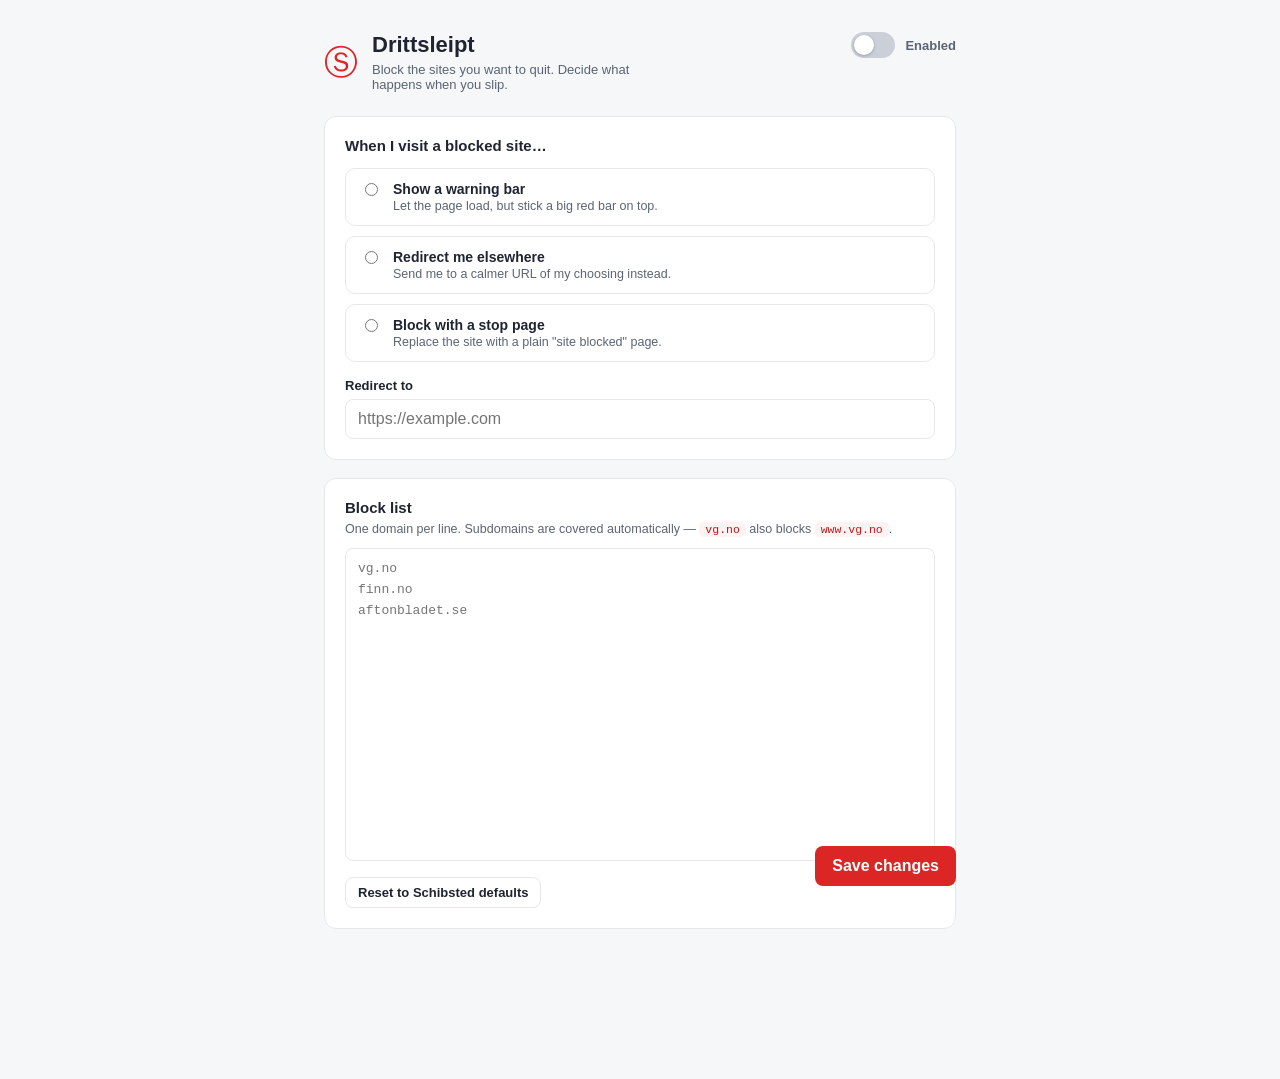
==== src/options.html @ ac73439e "Intial commit" ====
<!DOCTYPE html>
<html lang="en">
  <head>
    <meta charset="utf-8" />
    <meta name="viewport" content="width=device-width, initial-scale=1" />
    <title>Drittsleipt &middot; Settings</title>
    <link rel="stylesheet" href="pages.css" />
  </head>
  <body class="options-page">
    <main class="shell">
      <header class="head">
        <div class="brand">
          <span class="brand-mark" aria-hidden="true">&#9416;</span>
          <div>
            <h1>Drittsleipt</h1>
            <p class="tagline">Block the sites you want to quit. Decide what happens when you slip.</p>
          </div>
        </div>
        <label class="switch">
          <input type="checkbox" id="enabled" />
          <span class="switch-track"><span class="switch-thumb"></span></span>
          <span class="switch-label" id="enabledLabel">Enabled</span>
        </label>
      </header>

      <section class="card">
        <h2>When I visit a blocked site&hellip;</h2>
        <div class="modes">
          <label class="mode">
            <input type="radio" name="mode" value="warning" />
            <span class="mode-body">
              <span class="mode-title">Show a warning bar</span>
              <span class="mode-desc">Let the page load, but stick a big red bar on top.</span>
            </span>
          </label>
          <label class="mode">
            <input type="radio" name="mode" value="redirect" />
            <span class="mode-body">
              <span class="mode-title">Redirect me elsewhere</span>
              <span class="mode-desc">Send me to a calmer URL of my choosing instead.</span>
            </span>
          </label>
          <label class="mode">
            <input type="radio" name="mode" value="error" />
            <span class="mode-body">
              <span class="mode-title">Block with a stop page</span>
              <span class="mode-desc">Replace the site with a plain "site blocked" page.</span>
            </span>
          </label>
        </div>

        <div class="redirect-row" id="redirectRow" hidden>
          <label for="redirectUrl">Redirect to</label>
          <input type="url" id="redirectUrl" placeholder="https://example.com" spellcheck="false" />
        </div>
      </section>

      <section class="card">
        <div class="card-head">
          <h2>Block list</h2>
          <span class="count" id="count"></span>
        </div>
        <p class="hint">One domain per line. Subdomains are covered automatically &mdash; <code>vg.no</code> also blocks <code>www.vg.no</code>.</p>
        <textarea id="blocklist" spellcheck="false" rows="14" placeholder="vg.no&#10;finn.no&#10;aftonbladet.se"></textarea>
        <button type="button" class="btn btn-ghost btn-sm" id="resetList">Reset to Schibsted defaults</button>
      </section>

      <footer class="foot">
        <span class="status" id="status" role="status"></span>
        <button type="button" class="btn btn-primary" id="save">Save changes</button>
      </footer>
    </main>

    <script src="blocklist.data.js"></script>
    <script src="common.js"></script>
    <script src="options.js"></script>
  </body>
</html>
---- src/pages.css ----
/* Shared styles for the options page, popup, and block page. */

:root {
  --red: #dc2626;
  --red-dark: #b91c1c;
  --red-soft: #fef2f2;
  --ink: #1f2430;
  --ink-soft: #5b6473;
  --line: #e6e8ec;
  --bg: #f6f7f9;
  --card: #ffffff;
  --radius: 12px;
  --font: -apple-system, BlinkMacSystemFont, "Segoe UI", Roboto, Helvetica,
    Arial, sans-serif;
  --mono: ui-monospace, SFMono-Regular, Menlo, Consolas, monospace;
}

* {
  box-sizing: border-box;
}

body {
  margin: 0;
  font-family: var(--font);
  color: var(--ink);
  background: var(--bg);
  -webkit-font-smoothing: antialiased;
}

h1,
h2 {
  margin: 0;
}

/* ---------- Buttons ---------- */
.btn {
  font: inherit;
  font-weight: 600;
  border: 1px solid transparent;
  border-radius: 8px;
  padding: 10px 16px;
  cursor: pointer;
  transition: background 0.12s ease, border-color 0.12s ease;
}
.btn-sm {
  padding: 7px 12px;
  font-size: 13px;
}
.btn-block {
  width: 100%;
}
.btn-primary {
  background: var(--red);
  color: #fff;
}
.btn-primary:hover {
  background: var(--red-dark);
}
.btn-ghost {
  background: #fff;
  color: var(--ink);
  border-color: var(--line);
}
.btn-ghost:hover {
  background: #f1f2f4;
}

.domain,
code {
  font-family: var(--mono);
  background: var(--red-soft);
  color: var(--red-dark);
  padding: 1px 6px;
  border-radius: 5px;
  font-size: 0.92em;
}

/* ---------- Brand marks ---------- */
.brand-mark,
.blocked-mark {
  color: var(--red);
}

/* ---------- Switch ---------- */
.switch {
  display: inline-flex;
  align-items: center;
  gap: 10px;
  cursor: pointer;
  user-select: none;
}
.switch input {
  position: absolute;
  opacity: 0;
  width: 0;
  height: 0;
}
.switch-track {
  position: relative;
  width: 44px;
  height: 26px;
  background: #cbd0d8;
  border-radius: 999px;
  transition: background 0.15s ease;
  flex: 0 0 auto;
}
.switch-thumb {
  position: absolute;
  top: 3px;
  left: 3px;
  width: 20px;
  height: 20px;
  background: #fff;
  border-radius: 50%;
  box-shadow: 0 1px 3px rgba(0, 0, 0, 0.25);
  transition: transform 0.15s ease;
}
.switch input:checked + .switch-track {
  background: var(--red);
}
.switch input:checked + .switch-track .switch-thumb {
  transform: translateX(18px);
}
.switch-sm .switch-track {
  width: 38px;
  height: 22px;
}
.switch-sm .switch-thumb {
  width: 16px;
  height: 16px;
}
.switch-sm input:checked + .switch-track .switch-thumb {
  transform: translateX(16px);
}
.switch-label {
  font-size: 13px;
  font-weight: 600;
  color: var(--ink-soft);
}

/* ---------- Options page ---------- */
.shell {
  max-width: 680px;
  margin: 0 auto;
  padding: 32px 24px 64px;
}
.head {
  display: flex;
  align-items: flex-start;
  justify-content: space-between;
  gap: 16px;
  margin-bottom: 24px;
}
.brand {
  display: flex;
  gap: 14px;
  align-items: center;
}
.brand-mark {
  font-size: 34px;
  line-height: 1;
}
.head h1 {
  font-size: 22px;
}
.tagline {
  margin: 4px 0 0;
  color: var(--ink-soft);
  font-size: 13px;
  max-width: 42ch;
}

.card {
  background: var(--card);
  border: 1px solid var(--line);
  border-radius: var(--radius);
  padding: 20px;
  margin-bottom: 18px;
}
.card h2 {
  font-size: 15px;
  margin-bottom: 14px;
}
.card-head {
  display: flex;
  align-items: baseline;
  justify-content: space-between;
  margin-bottom: 6px;
}
.card-head h2 {
  margin-bottom: 0;
}
.count {
  font-size: 12px;
  color: var(--ink-soft);
  font-weight: 600;
}

.modes {
  display: grid;
  gap: 10px;
}
.mode {
  display: flex;
  gap: 12px;
  align-items: flex-start;
  padding: 12px 14px;
  border: 1px solid var(--line);
  border-radius: 10px;
  cursor: pointer;
  transition: border-color 0.12s ease, background 0.12s ease;
}
.mode:hover {
  border-color: #cdd2da;
}
.mode input {
  margin-top: 2px;
  accent-color: var(--red);
}
.mode input:checked ~ .mode-body .mode-title {
  color: var(--red-dark);
}
.mode:has(input:checked) {
  border-color: var(--red);
  background: var(--red-soft);
}
.mode-body {
  display: flex;
  flex-direction: column;
  gap: 2px;
}
.mode-title {
  font-weight: 600;
  font-size: 14px;
}
.mode-desc {
  font-size: 12.5px;
  color: var(--ink-soft);
}

.redirect-row {
  margin-top: 16px;
  display: flex;
  flex-direction: column;
  gap: 6px;
}
.redirect-row label {
  font-size: 13px;
  font-weight: 600;
}
input[type="url"],
textarea,
select {
  font: inherit;
  color: var(--ink);
  border: 1px solid var(--line);
  border-radius: 8px;
  padding: 10px 12px;
  width: 100%;
  background: #fff;
}
input[type="url"]:focus,
textarea:focus,
select:focus {
  outline: 2px solid var(--red);
  outline-offset: 1px;
  border-color: var(--red);
}
textarea {
  font-family: var(--mono);
  font-size: 13px;
  line-height: 1.6;
  resize: vertical;
}
.hint {
  font-size: 12.5px;
  color: var(--ink-soft);
  margin: 0 0 12px;
}
#resetList {
  margin-top: 12px;
}

.foot {
  display: flex;
  align-items: center;
  justify-content: flex-end;
  gap: 16px;
  position: sticky;
  bottom: 0;
  padding: 14px 0;
}
.status {
  font-size: 13px;
  font-weight: 600;
  color: var(--red-dark);
}

/* ---------- Popup ---------- */
.popup-page {
  background: var(--card);
}
.popup {
  width: 288px;
  padding: 16px;
}
.popup-head {
  display: flex;
  align-items: center;
  gap: 10px;
  margin-bottom: 16px;
}
.popup-head .brand-mark {
  font-size: 22px;
}
.popup-head strong {
  flex: 1 1 auto;
  font-size: 15px;
}
.popup-row {
  display: flex;
  flex-direction: column;
  gap: 6px;
  margin-bottom: 12px;
}
.popup-row label {
  font-size: 12.5px;
  font-weight: 600;
  color: var(--ink-soft);
}
.popup-status {
  min-height: 16px;
  margin: 0 0 12px;
  font-size: 12.5px;
  font-weight: 600;
  color: var(--red-dark);
}

/* ---------- Block page ---------- */
.blocked-page {
  display: flex;
  min-height: 100vh;
  align-items: center;
  justify-content: center;
  padding: 24px;
}
.blocked-card {
  text-align: center;
  max-width: 440px;
  width: 100%;
  padding: 40px 32px;
}
.blocked-mark {
  font-size: 56px;
  line-height: 1;
  margin-bottom: 12px;
}
.blocked-card h1 {
  font-size: 24px;
  margin-bottom: 8px;
}
.blocked-sub {
  color: var(--ink-soft);
  font-size: 15px;
  line-height: 1.5;
  margin: 0 0 24px;
}
.blocked-actions {
  display: flex;
  gap: 10px;
  justify-content: center;
}
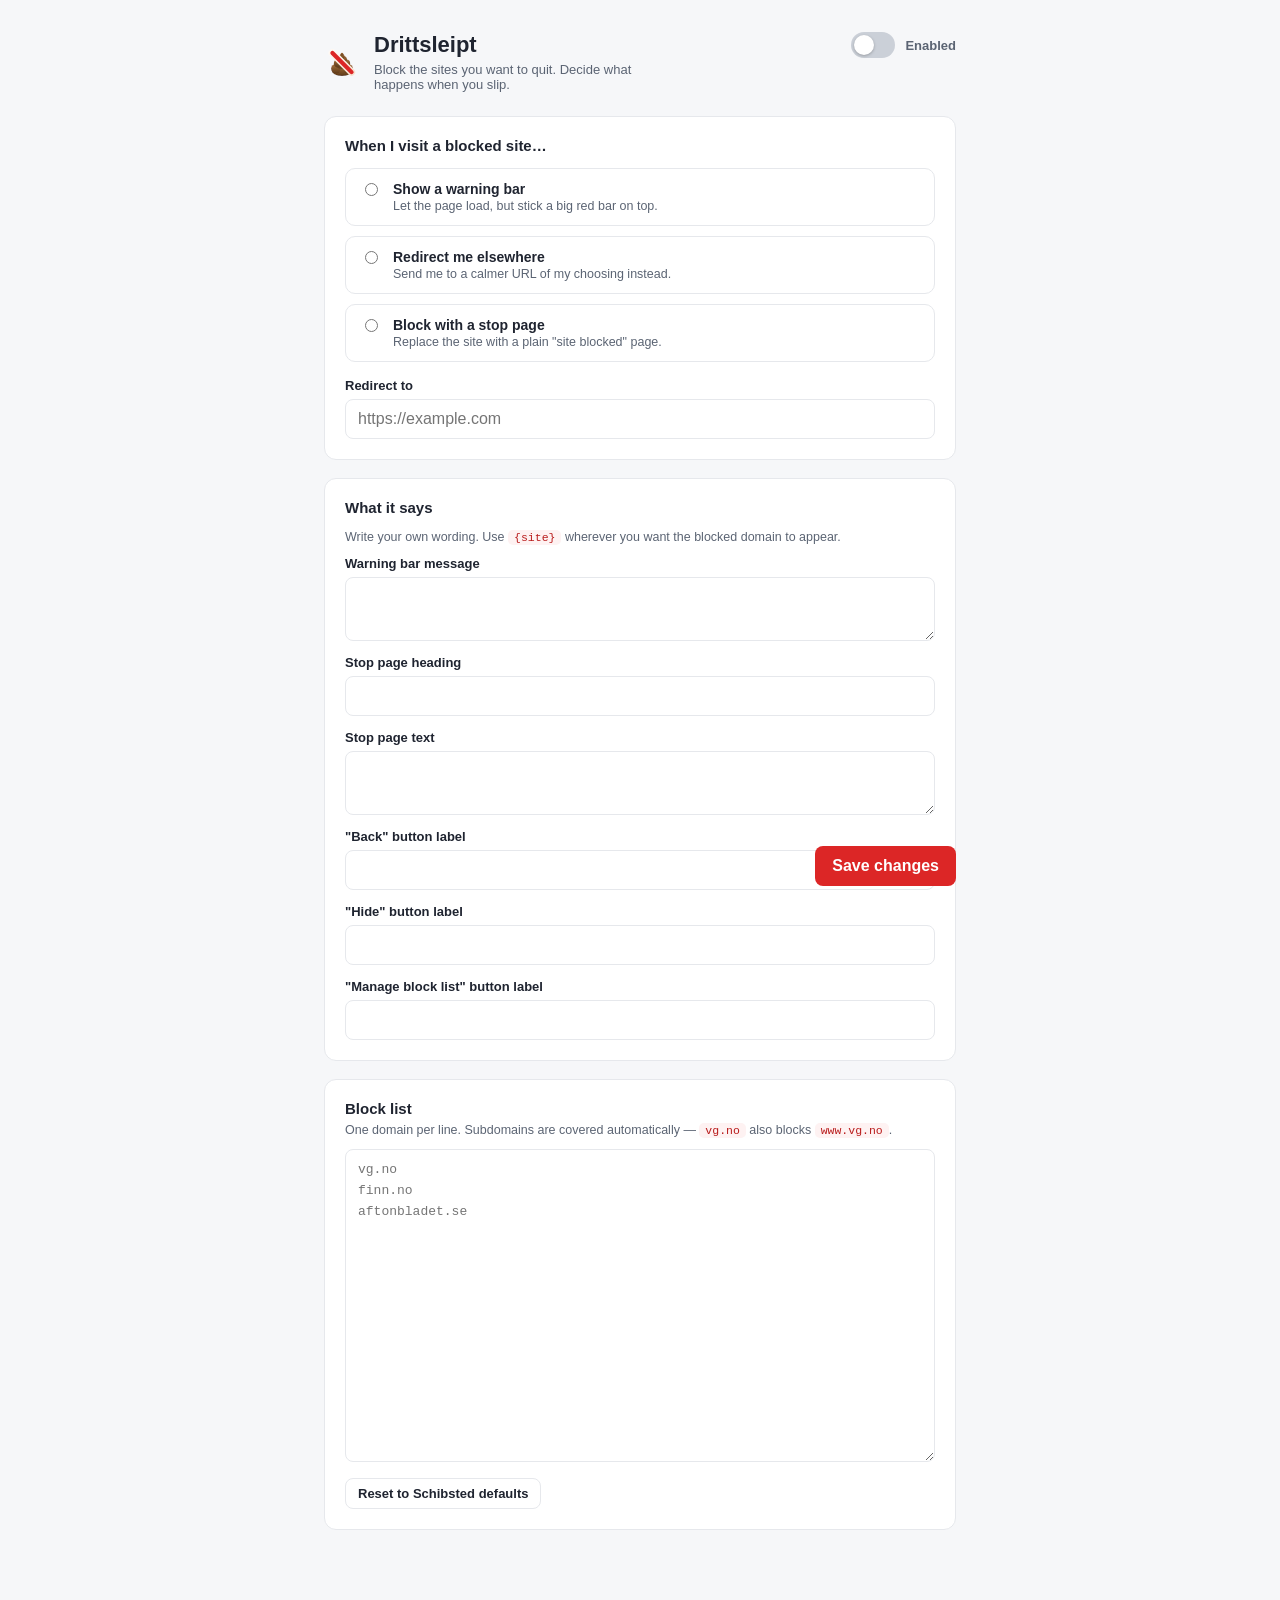
==== commit 87eb51e2: "Updated icons and made text editable" ====
--- a/src/options.html
+++ b/src/options.html
@@ -10,7 +10,7 @@
     <main class="shell">
       <header class="head">
         <div class="brand">
-          <span class="brand-mark" aria-hidden="true">&#9416;</span>
+          <span class="brand-mark" aria-hidden="true"><img src="../assets/icon.svg" alt="" /></span>
           <div>
             <h1>Drittsleipt</h1>
             <p class="tagline">Block the sites you want to quit. Decide what happens when you slip.</p>
@@ -55,6 +55,35 @@
         </div>
       </section>
 
+      <section class="card" id="wordingCard">
+        <h2>What it says</h2>
+        <p class="hint">Write your own wording. Use <code>{site}</code> wherever you want the blocked domain to appear.</p>
+        <div class="field" id="bannerTextRow">
+          <label for="bannerText">Warning bar message</label>
+          <textarea id="bannerText" rows="2"></textarea>
+        </div>
+        <div class="field" id="blockedTitleRow">
+          <label for="blockedTitle">Stop page heading</label>
+          <input type="text" id="blockedTitle" />
+        </div>
+        <div class="field" id="blockedTextRow">
+          <label for="blockedText">Stop page text</label>
+          <textarea id="blockedText" rows="2"></textarea>
+        </div>
+        <div class="field" id="backLabelRow">
+          <label for="backLabel">"Back" button label</label>
+          <input type="text" id="backLabel" />
+        </div>
+        <div class="field" id="hideLabelRow">
+          <label for="hideLabel">"Hide" button label</label>
+          <input type="text" id="hideLabel" />
+        </div>
+        <div class="field" id="manageLabelRow">
+          <label for="manageLabel">"Manage block list" button label</label>
+          <input type="text" id="manageLabel" />
+        </div>
+      </section>
+
       <section class="card">
         <div class="card-head">
           <h2>Block list</h2>
--- a/src/pages.css
+++ b/src/pages.css
@@ -79,6 +79,23 @@
 .brand-mark,
 .blocked-mark {
   color: var(--red);
+  display: inline-flex;
+  align-items: center;
+  justify-content: center;
+}
+.brand-mark img {
+  width: 36px;
+  height: 36px;
+  display: block;
+}
+.popup-head .brand-mark img {
+  width: 24px;
+  height: 24px;
+}
+.blocked-mark img {
+  width: 76px;
+  height: 76px;
+  display: block;
 }
 
 /* ---------- Switch ---------- */
@@ -244,11 +261,21 @@
   flex-direction: column;
   gap: 6px;
 }
-.redirect-row label {
-  font-size: 13px;
-  font-weight: 600;
+.redirect-row label,
+.field label {
+  font-size: 13px;
+  font-weight: 600;
+}
+.field {
+  display: flex;
+  flex-direction: column;
+  gap: 6px;
+}
+.field + .field {
+  margin-top: 14px;
 }
 input[type="url"],
+input[type="text"],
 textarea,
 select {
   font: inherit;
@@ -260,6 +287,7 @@
   background: #fff;
 }
 input[type="url"]:focus,
+input[type="text"]:focus,
 textarea:focus,
 select:focus {
   outline: 2px solid var(--red);
@@ -272,6 +300,12 @@
   line-height: 1.6;
   resize: vertical;
 }
+/* Wording fields are prose, not domains — use the normal UI font. */
+.field textarea {
+  font-family: var(--font);
+  font-size: 14px;
+  line-height: 1.5;
+}
 .hint {
   font-size: 12.5px;
   color: var(--ink-soft);
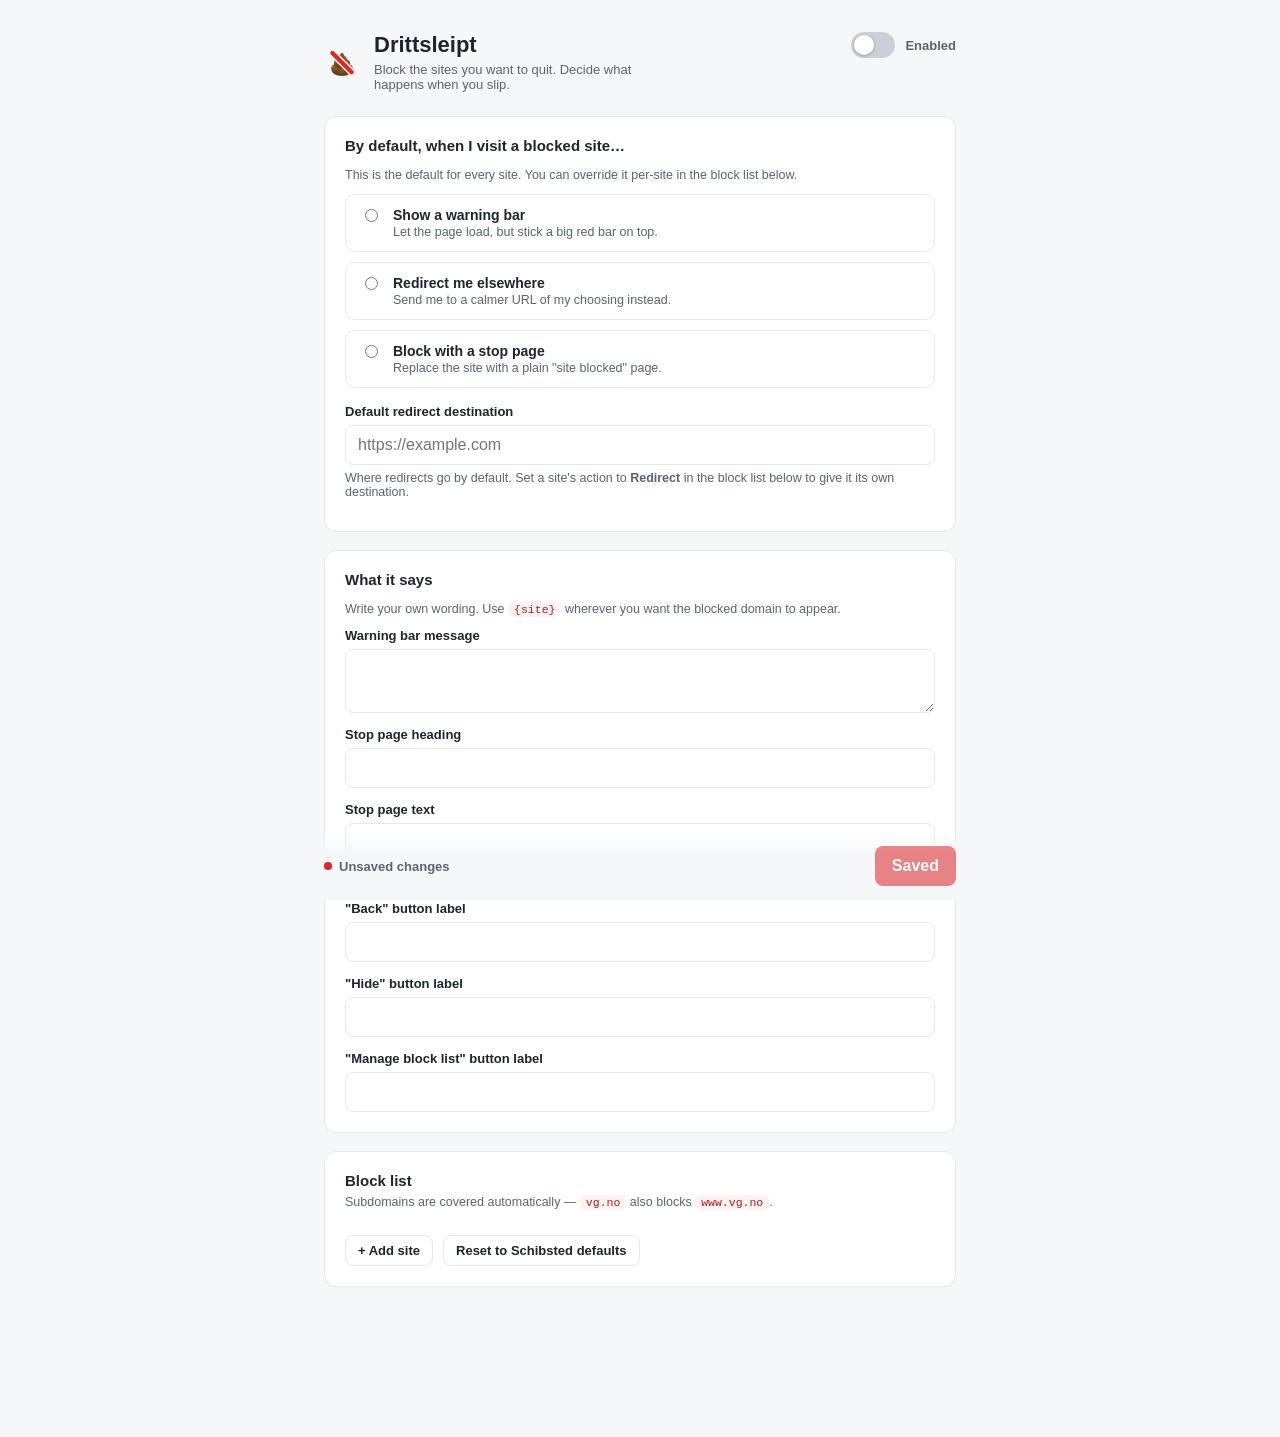
==== commit 3532c1f5: "Enhanced and allowed for rule overrides" ====
--- a/src/options.html
+++ b/src/options.html
@@ -24,7 +24,8 @@
       </header>
 
       <section class="card">
-        <h2>When I visit a blocked site&hellip;</h2>
+        <h2>By default, when I visit a blocked site&hellip;</h2>
+        <p class="hint">This is the default for every site. You can override it per-site in the block list below.</p>
         <div class="modes">
           <label class="mode">
             <input type="radio" name="mode" value="warning" />
@@ -50,8 +51,9 @@
         </div>
 
         <div class="redirect-row" id="redirectRow" hidden>
-          <label for="redirectUrl">Redirect to</label>
+          <label for="redirectUrl">Default redirect destination</label>
           <input type="url" id="redirectUrl" placeholder="https://example.com" spellcheck="false" />
+          <p class="hint">Where redirects go by default. Set a site's action to <b>Redirect</b> in the block list below to give it its own destination.</p>
         </div>
       </section>
 
@@ -89,14 +91,20 @@
           <h2>Block list</h2>
           <span class="count" id="count"></span>
         </div>
-        <p class="hint">One domain per line. Subdomains are covered automatically &mdash; <code>vg.no</code> also blocks <code>www.vg.no</code>.</p>
-        <textarea id="blocklist" spellcheck="false" rows="14" placeholder="vg.no&#10;finn.no&#10;aftonbladet.se"></textarea>
-        <button type="button" class="btn btn-ghost btn-sm" id="resetList">Reset to Schibsted defaults</button>
+        <p class="hint">Subdomains are covered automatically &mdash; <code>vg.no</code> also blocks <code>www.vg.no</code>.</p>
+        <div class="block-rows" id="blockRows"></div>
+        <div class="block-actions">
+          <button type="button" class="btn btn-ghost btn-sm" id="addSite">+ Add site</button>
+          <button type="button" class="btn btn-ghost btn-sm" id="resetList">Reset to Schibsted defaults</button>
+        </div>
       </section>
 
       <footer class="foot">
+        <span class="dirty" id="dirty" hidden>
+          <span class="dirty-dot" aria-hidden="true"></span>Unsaved changes
+        </span>
         <span class="status" id="status" role="status"></span>
-        <button type="button" class="btn btn-primary" id="save">Save changes</button>
+        <button type="button" class="btn btn-primary" id="save" disabled>Saved</button>
       </footer>
     </main>
 
--- a/src/pages.css
+++ b/src/pages.css
@@ -1,18 +1,46 @@
 /* Shared styles for the options page, popup, and block page. */
 
 :root {
+  color-scheme: light dark;
   --red: #dc2626;
   --red-dark: #b91c1c;
   --red-soft: #fef2f2;
   --ink: #1f2430;
   --ink-soft: #5b6473;
   --line: #e6e8ec;
+  --line-2: #cdd2da; /* stronger hairline (hover borders) */
   --bg: #f6f7f9;
   --card: #ffffff;
+  --field-bg: #ffffff; /* inputs / textareas */
+  --elev: #ffffff; /* ghost buttons */
+  --elev-hover: #f1f2f4;
+  --switch-off: #cbd0d8;
+  --chip-bg: var(--red-soft); /* .domain / code chips */
+  --chip-fg: var(--red-dark);
   --radius: 12px;
   --font: -apple-system, BlinkMacSystemFont, "Segoe UI", Roboto, Helvetica,
     Arial, sans-serif;
   --mono: ui-monospace, SFMono-Regular, Menlo, Consolas, monospace;
+}
+
+@media (prefers-color-scheme: dark) {
+  :root {
+    --red: #ef4444;
+    --red-dark: #f87171;
+    --red-soft: #2a1618;
+    --ink: #e8eaed;
+    --ink-soft: #9aa3b2;
+    --line: #2c333f;
+    --line-2: #3b4350;
+    --bg: #0f1216;
+    --card: #1a1f29;
+    --field-bg: #11151c;
+    --elev: #222835;
+    --elev-hover: #2b323f;
+    --switch-off: #3a414e;
+    --chip-bg: #3a1d20;
+    --chip-fg: #fca5a5;
+  }
 }
 
 * {
@@ -57,19 +85,23 @@
   background: var(--red-dark);
 }
 .btn-ghost {
-  background: #fff;
+  background: var(--elev);
   color: var(--ink);
   border-color: var(--line);
 }
 .btn-ghost:hover {
-  background: #f1f2f4;
+  background: var(--elev-hover);
+}
+.btn:disabled {
+  opacity: 0.55;
+  cursor: default;
 }
 
 .domain,
 code {
   font-family: var(--mono);
-  background: var(--red-soft);
-  color: var(--red-dark);
+  background: var(--chip-bg);
+  color: var(--chip-fg);
   padding: 1px 6px;
   border-radius: 5px;
   font-size: 0.92em;
@@ -116,7 +148,7 @@
   position: relative;
   width: 44px;
   height: 26px;
-  background: #cbd0d8;
+  background: var(--switch-off);
   border-radius: 999px;
   transition: background 0.15s ease;
   flex: 0 0 auto;
@@ -228,7 +260,7 @@
   transition: border-color 0.12s ease, background 0.12s ease;
 }
 .mode:hover {
-  border-color: #cdd2da;
+  border-color: var(--line-2);
 }
 .mode input {
   margin-top: 2px;
@@ -284,7 +316,7 @@
   border-radius: 8px;
   padding: 10px 12px;
   width: 100%;
-  background: #fff;
+  background: var(--field-bg);
 }
 input[type="url"]:focus,
 input[type="text"]:focus,
@@ -311,8 +343,105 @@
   color: var(--ink-soft);
   margin: 0 0 12px;
 }
-#resetList {
-  margin-top: 12px;
+
+/* ---------- Block-list rows ---------- */
+.block-rows {
+  display: flex;
+  flex-direction: column;
+  gap: 8px;
+}
+/* Each site is a framed card; the inputs inside are borderless so the frame is
+   the only box, and the layout never shifts horizontally. */
+.block-row {
+  border: 1px solid var(--line);
+  border-radius: 10px;
+  background: var(--field-bg);
+  padding: 3px 6px 3px 12px;
+  transition: border-color 0.12s ease;
+}
+.block-row:focus-within {
+  border-color: var(--red);
+}
+.row-main {
+  display: flex;
+  align-items: center;
+  gap: 8px;
+  min-height: 40px;
+}
+/* Borderless inputs that fill the framed row (selectors scoped to .block-row so
+   they outrank the generic input styling). */
+.block-row .row-domain,
+.block-row .row-ovr-url {
+  flex: 1 1 auto;
+  min-width: 0;
+  width: 100%;
+  border: none;
+  background: transparent;
+  padding: 6px 0;
+  font-family: var(--mono);
+  font-size: 13px;
+  color: var(--ink);
+}
+.block-row .row-domain:focus,
+.block-row .row-ovr-url:focus {
+  outline: none;
+}
+
+/* Per-site action selector. */
+.row-action {
+  flex: 0 0 auto;
+  width: auto;
+  padding: 6px 8px;
+  font-size: 12px;
+  font-weight: 600;
+  border: 1px solid var(--line);
+  border-radius: 7px;
+  background: var(--elev);
+  color: var(--ink);
+}
+
+/* Second line: the per-site destination, revealed when action is Redirect. */
+.row-redirect {
+  display: none;
+  align-items: center;
+  gap: 8px;
+  border-top: 1px dashed var(--line);
+  margin-top: 2px;
+  padding: 4px 0 6px;
+}
+.block-row.show-redirect .row-redirect {
+  display: flex;
+}
+.row-arrow {
+  flex: 0 0 auto;
+  color: var(--ink-soft);
+  font-size: 14px;
+  padding-left: 2px;
+}
+
+/* Trash button. */
+.row-del {
+  flex: 0 0 auto;
+  display: inline-flex;
+  align-items: center;
+  justify-content: center;
+  width: 32px;
+  height: 32px;
+  border: none;
+  border-radius: 8px;
+  background: transparent;
+  color: var(--ink-soft);
+  cursor: pointer;
+  transition: background 0.12s ease, color 0.12s ease;
+}
+.row-del:hover {
+  background: var(--red-soft);
+  color: var(--red-dark);
+}
+.block-actions {
+  display: flex;
+  gap: 10px;
+  margin-top: 14px;
 }
 
 .foot {
@@ -323,11 +452,27 @@
   position: sticky;
   bottom: 0;
   padding: 14px 0;
+  background: linear-gradient(to top, var(--bg) 70%, transparent);
 }
 .status {
   font-size: 13px;
   font-weight: 600;
   color: var(--red-dark);
+}
+.dirty {
+  display: inline-flex;
+  align-items: center;
+  gap: 7px;
+  margin-right: auto; /* push to the left, save stays right */
+  font-size: 13px;
+  font-weight: 600;
+  color: var(--ink-soft);
+}
+.dirty-dot {
+  width: 8px;
+  height: 8px;
+  border-radius: 50%;
+  background: var(--red);
 }
 
 /* ---------- Popup ---------- */
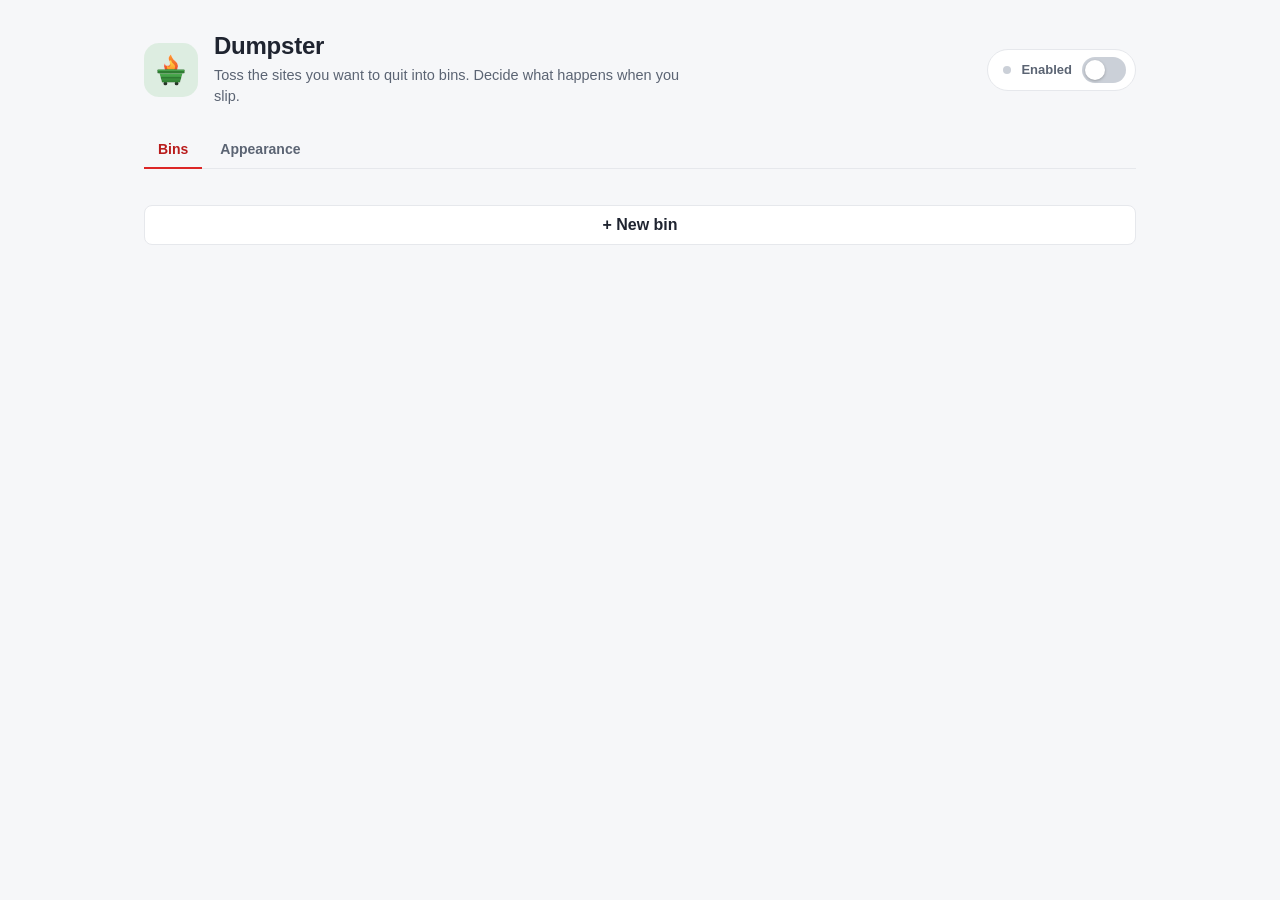
==== commit cfc53cfa: "Changed to be more generic and flexible with blocklists" ====
--- a/src/options.html
+++ b/src/options.html
@@ -3,112 +3,129 @@
   <head>
     <meta charset="utf-8" />
     <meta name="viewport" content="width=device-width, initial-scale=1" />
-    <title>Drittsleipt &middot; Settings</title>
+    <title>Dumpster &middot; Settings</title>
     <link rel="stylesheet" href="pages.css" />
   </head>
   <body class="options-page">
-    <main class="shell">
+    <main class="shell wide">
       <header class="head">
         <div class="brand">
           <span class="brand-mark" aria-hidden="true"><img src="../assets/icon.svg" alt="" /></span>
-          <div>
-            <h1>Drittsleipt</h1>
-            <p class="tagline">Block the sites you want to quit. Decide what happens when you slip.</p>
+          <div class="brand-text">
+            <h1>Dumpster</h1>
+            <p class="tagline">Toss the sites you want to quit into bins. Decide what happens when you slip.</p>
           </div>
         </div>
-        <label class="switch">
+        <label class="switch master" title="Turn all blocking on or off">
+          <span class="master-dot" aria-hidden="true"></span>
+          <span class="switch-label" id="enabledLabel">Enabled</span>
           <input type="checkbox" id="enabled" />
           <span class="switch-track"><span class="switch-thumb"></span></span>
-          <span class="switch-label" id="enabledLabel">Enabled</span>
         </label>
       </header>
 
-      <section class="card">
-        <h2>By default, when I visit a blocked site&hellip;</h2>
-        <p class="hint">This is the default for every site. You can override it per-site in the block list below.</p>
-        <div class="modes">
-          <label class="mode">
-            <input type="radio" name="mode" value="warning" />
-            <span class="mode-body">
-              <span class="mode-title">Show a warning bar</span>
-              <span class="mode-desc">Let the page load, but stick a big red bar on top.</span>
-            </span>
-          </label>
-          <label class="mode">
-            <input type="radio" name="mode" value="redirect" />
-            <span class="mode-body">
-              <span class="mode-title">Redirect me elsewhere</span>
-              <span class="mode-desc">Send me to a calmer URL of my choosing instead.</span>
-            </span>
-          </label>
-          <label class="mode">
-            <input type="radio" name="mode" value="error" />
-            <span class="mode-body">
-              <span class="mode-title">Block with a stop page</span>
-              <span class="mode-desc">Replace the site with a plain "site blocked" page.</span>
-            </span>
-          </label>
+      <nav class="tabs" role="tablist">
+        <button type="button" class="tab is-active" data-tab="bins" role="tab">Bins</button>
+        <button type="button" class="tab" data-tab="appearance" role="tab">Appearance</button>
+      </nav>
+
+      <!-- Bins tab -->
+      <section class="tabpane" data-pane="bins">
+        <div class="bin-grid" id="bins"></div>
+        <p class="empty-bins" id="emptyBins" hidden>
+          No bins yet. Create one and paste in a list of sites to block.
+        </p>
+        <button type="button" class="btn btn-ghost btn-newbin" id="newBin">+ New bin</button>
+      </section>
+
+      <!-- Appearance tab -->
+      <section class="tabpane" data-pane="appearance" hidden>
+        <section class="card">
+          <h2>What it says</h2>
+          <p class="hint">Wording is shared across every bin. Use <code>{site}</code> wherever you want the blocked domain to appear.</p>
+          <div class="field">
+            <label for="bannerText">Warning bar message</label>
+            <textarea id="bannerText" rows="2"></textarea>
+          </div>
+          <div class="field">
+            <label for="blockedTitle">Stop page heading</label>
+            <input type="text" id="blockedTitle" />
+          </div>
+          <div class="field">
+            <label for="blockedText">Stop page text</label>
+            <textarea id="blockedText" rows="2"></textarea>
+          </div>
+          <div class="field">
+            <label for="backLabel">"Back" button label</label>
+            <input type="text" id="backLabel" />
+          </div>
+          <div class="field">
+            <label for="hideLabel">"Hide" button label</label>
+            <input type="text" id="hideLabel" />
+          </div>
+          <div class="field">
+            <label for="manageLabel">"Manage" button label</label>
+            <input type="text" id="manageLabel" />
+          </div>
+        </section>
+        <div class="pane-foot">
+          <button type="button" class="btn btn-ghost btn-sm" id="appReset">Reset to defaults</button>
+          <span class="dirty" id="appDirty" hidden><span class="dirty-dot"></span>Unsaved changes</span>
+          <span class="status" id="appStatus" role="status"></span>
+          <button type="button" class="btn btn-primary" id="appSave" disabled>Saved</button>
+        </div>
+      </section>
+    </main>
+
+    <!-- Bin editor (popup) -->
+    <div class="modal-backdrop" id="binModal" hidden>
+      <div class="modal" role="dialog" aria-modal="true" aria-labelledby="modalName">
+        <header class="modal-head">
+          <input type="text" class="bin-name" id="modalName" aria-label="Bin name" placeholder="Bin name" />
+          <button type="button" class="modal-close" id="modalClose" aria-label="Close">&times;</button>
+        </header>
+
+        <div class="modal-body">
+          <div class="bin-action">
+            <label class="bin-action-label" for="modalMode">When I visit a site in this bin&hellip;</label>
+            <select class="bin-mode" id="modalMode">
+              <option value="warning">Show a warning bar</option>
+              <option value="redirect">Redirect me elsewhere</option>
+              <option value="error">Block with a stop page</option>
+            </select>
+            <div class="field bin-redirect" id="modalRedirectRow">
+              <label for="modalRedirect">Default redirect destination</label>
+              <input type="url" id="modalRedirect" placeholder="https://example.com" spellcheck="false" />
+            </div>
+          </div>
+
+          <div class="bin-rows" id="modalRows"></div>
+
+          <div class="bin-actions">
+            <button type="button" class="btn btn-ghost btn-sm" id="modalAddSite">+ Add site</button>
+            <button type="button" class="btn btn-ghost btn-sm" id="modalPaste">Paste domains</button>
+            <span class="count" id="modalCount"></span>
+          </div>
+
+          <div class="bin-paste-box" id="modalPasteBox" hidden>
+            <textarea id="modalPasteText" rows="5" spellcheck="false" placeholder="vg.no&#10;finn.no&#10;aftonbladet.se"></textarea>
+            <div class="paste-actions">
+              <button type="button" class="btn btn-primary btn-sm" id="modalPasteAdd">Add to bin</button>
+              <button type="button" class="btn btn-ghost btn-sm" id="modalPasteCancel">Cancel</button>
+            </div>
+          </div>
         </div>
 
-        <div class="redirect-row" id="redirectRow" hidden>
-          <label for="redirectUrl">Default redirect destination</label>
-          <input type="url" id="redirectUrl" placeholder="https://example.com" spellcheck="false" />
-          <p class="hint">Where redirects go by default. Set a site's action to <b>Redirect</b> in the block list below to give it its own destination.</p>
-        </div>
-      </section>
+        <footer class="modal-foot">
+          <button type="button" class="btn btn-ghost btn-danger" id="modalDelete">Delete bin</button>
+          <span class="modal-foot-spacer"></span>
+          <span class="dirty" id="modalDirty" hidden><span class="dirty-dot"></span>Unsaved</span>
+          <button type="button" class="btn btn-ghost" id="modalCancel">Cancel</button>
+          <button type="button" class="btn btn-primary" id="modalSave" disabled>Save changes</button>
+        </footer>
+      </div>
+    </div>
 
-      <section class="card" id="wordingCard">
-        <h2>What it says</h2>
-        <p class="hint">Write your own wording. Use <code>{site}</code> wherever you want the blocked domain to appear.</p>
-        <div class="field" id="bannerTextRow">
-          <label for="bannerText">Warning bar message</label>
-          <textarea id="bannerText" rows="2"></textarea>
-        </div>
-        <div class="field" id="blockedTitleRow">
-          <label for="blockedTitle">Stop page heading</label>
-          <input type="text" id="blockedTitle" />
-        </div>
-        <div class="field" id="blockedTextRow">
-          <label for="blockedText">Stop page text</label>
-          <textarea id="blockedText" rows="2"></textarea>
-        </div>
-        <div class="field" id="backLabelRow">
-          <label for="backLabel">"Back" button label</label>
-          <input type="text" id="backLabel" />
-        </div>
-        <div class="field" id="hideLabelRow">
-          <label for="hideLabel">"Hide" button label</label>
-          <input type="text" id="hideLabel" />
-        </div>
-        <div class="field" id="manageLabelRow">
-          <label for="manageLabel">"Manage block list" button label</label>
-          <input type="text" id="manageLabel" />
-        </div>
-      </section>
-
-      <section class="card">
-        <div class="card-head">
-          <h2>Block list</h2>
-          <span class="count" id="count"></span>
-        </div>
-        <p class="hint">Subdomains are covered automatically &mdash; <code>vg.no</code> also blocks <code>www.vg.no</code>.</p>
-        <div class="block-rows" id="blockRows"></div>
-        <div class="block-actions">
-          <button type="button" class="btn btn-ghost btn-sm" id="addSite">+ Add site</button>
-          <button type="button" class="btn btn-ghost btn-sm" id="resetList">Reset to Schibsted defaults</button>
-        </div>
-      </section>
-
-      <footer class="foot">
-        <span class="dirty" id="dirty" hidden>
-          <span class="dirty-dot" aria-hidden="true"></span>Unsaved changes
-        </span>
-        <span class="status" id="status" role="status"></span>
-        <button type="button" class="btn btn-primary" id="save" disabled>Saved</button>
-      </footer>
-    </main>
-
-    <script src="blocklist.data.js"></script>
     <script src="common.js"></script>
     <script src="options.js"></script>
   </body>
--- a/src/pages.css
+++ b/src/pages.css
@@ -47,6 +47,12 @@
   box-sizing: border-box;
 }
 
+/* The `hidden` attribute must win over author `display` rules (e.g. the modal's
+   `display: flex`), otherwise hidden elements stay visible. */
+[hidden] {
+  display: none !important;
+}
+
 body {
   margin: 0;
   font-family: var(--font);
@@ -193,30 +199,82 @@
   margin: 0 auto;
   padding: 32px 24px 64px;
 }
+.shell.wide {
+  max-width: 1040px;
+}
 .head {
   display: flex;
-  align-items: flex-start;
+  align-items: center;
   justify-content: space-between;
   gap: 16px;
   margin-bottom: 24px;
 }
 .brand {
   display: flex;
-  gap: 14px;
-  align-items: center;
+  gap: 16px;
+  align-items: center;
+  min-width: 0;
 }
 .brand-mark {
   font-size: 34px;
   line-height: 1;
 }
+/* Header brand mark sits in a soft tinted tile so the icon reads as a logo. */
+.head .brand-mark {
+  width: 54px;
+  height: 54px;
+  flex: 0 0 auto;
+  border-radius: 15px;
+  background: rgba(76, 175, 80, 0.14);
+}
+.head .brand-mark img {
+  width: 40px;
+  height: 40px;
+}
 .head h1 {
-  font-size: 22px;
+  font-size: 24px;
+  font-weight: 800;
+  letter-spacing: -0.01em;
+}
+
+/* Master enable — a labeled pill with a status dot. */
+.master {
+  flex: 0 0 auto;
+  gap: 10px;
+  padding: 7px 9px 7px 15px;
+  border: 1px solid var(--line);
+  border-radius: 999px;
+  background: var(--card);
+}
+.master .switch-label {
+  font-weight: 700;
+  color: var(--ink-soft);
+  order: 2;
+}
+.master:has(input:checked) .switch-label {
+  color: var(--ink);
+}
+.master-dot {
+  order: 1;
+  width: 8px;
+  height: 8px;
+  flex: 0 0 auto;
+  border-radius: 50%;
+  background: var(--switch-off);
+  transition: background 0.15s ease;
+}
+.master:has(input:checked) .master-dot {
+  background: var(--red);
+}
+.master .switch-track {
+  order: 3;
 }
 .tagline {
-  margin: 4px 0 0;
-  color: var(--ink-soft);
-  font-size: 13px;
-  max-width: 42ch;
+  margin: 5px 0 0;
+  color: var(--ink-soft);
+  font-size: 14.5px;
+  line-height: 1.45;
+  max-width: 60ch;
 }
 
 .card {
@@ -444,6 +502,69 @@
   margin-top: 14px;
 }
 
+/* ---------- Bins (several of these are reused by the modal editor) ---------- */
+.bin-name {
+  flex: 1 1 auto;
+  min-width: 0;
+  font-size: 16px;
+  font-weight: 700;
+}
+.bin-action {
+  display: flex;
+  flex-wrap: wrap;
+  align-items: center;
+  gap: 10px;
+  margin-bottom: 14px;
+}
+.bin-action-label {
+  font-size: 13px;
+  font-weight: 600;
+  color: var(--ink-soft);
+}
+.bin-mode {
+  width: auto;
+  flex: 0 0 auto;
+  padding: 8px 10px;
+  font-size: 13px;
+  font-weight: 600;
+}
+.bin-redirect {
+  flex: 1 1 100%;
+  margin-top: 4px;
+}
+.bin-rows {
+  display: flex;
+  flex-direction: column;
+  gap: 8px;
+}
+.bin-actions {
+  display: flex;
+  align-items: center;
+  gap: 10px;
+  margin-top: 14px;
+}
+.bin-count {
+  margin-left: auto;
+}
+.bin-paste-box {
+  display: flex;
+  flex-direction: column;
+  gap: 8px;
+  margin-top: 12px;
+}
+.bin-paste-box textarea {
+  font-family: var(--mono);
+  font-size: 13px;
+}
+.paste-actions {
+  display: flex;
+  gap: 8px;
+}
+.btn-newbin {
+  width: 100%;
+  margin-bottom: 18px;
+}
+
 .foot {
   display: flex;
   align-items: center;
@@ -514,6 +635,43 @@
   font-weight: 600;
   color: var(--red-dark);
 }
+.popup-bins {
+  display: flex;
+  flex-direction: column;
+  gap: 6px;
+  margin-bottom: 12px;
+}
+.popup-bin {
+  display: flex;
+  align-items: center;
+  gap: 10px;
+  padding: 8px 10px;
+  border: 1px solid var(--line);
+  border-radius: 9px;
+  cursor: pointer;
+}
+.popup-bin-meta {
+  display: flex;
+  flex-direction: column;
+  flex: 1 1 auto;
+  min-width: 0;
+}
+.popup-bin-name {
+  font-size: 13px;
+  font-weight: 600;
+  white-space: nowrap;
+  overflow: hidden;
+  text-overflow: ellipsis;
+}
+.popup-bin-sub {
+  font-size: 11.5px;
+  color: var(--ink-soft);
+}
+.popup-empty {
+  margin: 0 0 12px;
+  font-size: 12.5px;
+  color: var(--ink-soft);
+}
 
 /* ---------- Block page ---------- */
 .blocked-page {
@@ -549,3 +707,197 @@
   gap: 10px;
   justify-content: center;
 }
+
+/* ---------- Tabs ---------- */
+.tabs {
+  display: flex;
+  gap: 4px;
+  border-bottom: 1px solid var(--line);
+  margin-bottom: 20px;
+}
+.tab {
+  font: inherit;
+  font-weight: 600;
+  font-size: 14px;
+  color: var(--ink-soft);
+  background: none;
+  border: none;
+  border-bottom: 2px solid transparent;
+  padding: 10px 14px;
+  margin-bottom: -1px;
+  cursor: pointer;
+}
+.tab:hover {
+  color: var(--ink);
+}
+.tab.is-active {
+  color: var(--red-dark);
+  border-bottom-color: var(--red);
+}
+
+/* ---------- Bin grid ---------- */
+.bin-grid {
+  display: grid;
+  grid-template-columns: repeat(auto-fill, minmax(300px, 1fr));
+  gap: 14px;
+  margin-bottom: 16px;
+}
+.bin-card {
+  display: flex;
+  flex-direction: column;
+  gap: 12px;
+  background: var(--card);
+  border: 1px solid var(--line);
+  border-left: 3px solid var(--red);
+  border-radius: var(--radius);
+  padding: 16px;
+  transition: border-color 0.12s ease, opacity 0.12s ease;
+}
+.bin-card.is-off {
+  opacity: 0.55;
+  border-left-color: var(--line-2);
+}
+.bin-card-top {
+  display: flex;
+  align-items: center;
+  gap: 10px;
+}
+.bin-card-name {
+  flex: 1 1 auto;
+  min-width: 0;
+  text-align: left;
+  font: inherit;
+  font-size: 16px;
+  font-weight: 700;
+  color: var(--ink);
+  background: none;
+  border: none;
+  padding: 0;
+  cursor: pointer;
+  white-space: nowrap;
+  overflow: hidden;
+  text-overflow: ellipsis;
+}
+.bin-card-name:hover {
+  color: var(--red-dark);
+}
+.bin-card-meta {
+  display: flex;
+  align-items: center;
+  gap: 8px;
+}
+.badge {
+  font-size: 11.5px;
+  font-weight: 700;
+  padding: 3px 9px;
+  border-radius: 999px;
+}
+.badge-warning {
+  background: #fff4e0;
+  color: #9a5b00;
+}
+.badge-redirect {
+  background: #e6efff;
+  color: #1d4ed8;
+}
+.badge-error {
+  background: var(--red-soft);
+  color: var(--red-dark);
+}
+.bin-card-count {
+  font-size: 12px;
+  color: var(--ink-soft);
+  font-weight: 600;
+}
+.bin-card-actions {
+  display: flex;
+  align-items: center;
+  gap: 8px;
+  margin-top: auto;
+}
+.bin-card-actions .bin-edit {
+  flex: 1 1 auto;
+}
+.empty-bins {
+  color: var(--ink-soft);
+  font-size: 14px;
+  margin: 0 0 16px;
+}
+
+/* ---------- Pane footer / appearance save ---------- */
+.pane-foot {
+  display: flex;
+  align-items: center;
+  justify-content: flex-end;
+  gap: 16px;
+  padding: 4px 0 8px;
+}
+.pane-foot #appReset {
+  margin-right: auto;
+}
+
+/* ---------- Modal (bin editor) ---------- */
+.modal-backdrop {
+  position: fixed;
+  inset: 0;
+  background: rgba(15, 18, 22, 0.55);
+  display: flex;
+  align-items: center;
+  justify-content: center;
+  padding: 24px;
+  z-index: 1000;
+}
+.modal {
+  background: var(--bg);
+  border: 1px solid var(--line);
+  border-radius: 14px;
+  width: 100%;
+  max-width: 620px;
+  max-height: 90vh;
+  display: flex;
+  flex-direction: column;
+  box-shadow: 0 16px 48px rgba(0, 0, 0, 0.35);
+}
+.modal-head {
+  display: flex;
+  align-items: center;
+  gap: 10px;
+  padding: 16px 18px;
+  border-bottom: 1px solid var(--line);
+}
+.modal-close {
+  flex: 0 0 auto;
+  width: 32px;
+  height: 32px;
+  border: none;
+  background: none;
+  color: var(--ink-soft);
+  font-size: 24px;
+  line-height: 1;
+  border-radius: 8px;
+  cursor: pointer;
+}
+.modal-close:hover {
+  background: var(--elev-hover);
+  color: var(--ink);
+}
+.modal-body {
+  padding: 18px;
+  overflow-y: auto;
+}
+.modal-foot {
+  display: flex;
+  align-items: center;
+  gap: 12px;
+  padding: 14px 18px;
+  border-top: 1px solid var(--line);
+}
+.modal-foot-spacer {
+  flex: 1 1 auto;
+}
+.btn-danger {
+  color: var(--red-dark);
+}
+.btn-danger:hover {
+  background: var(--red-soft);
+}
